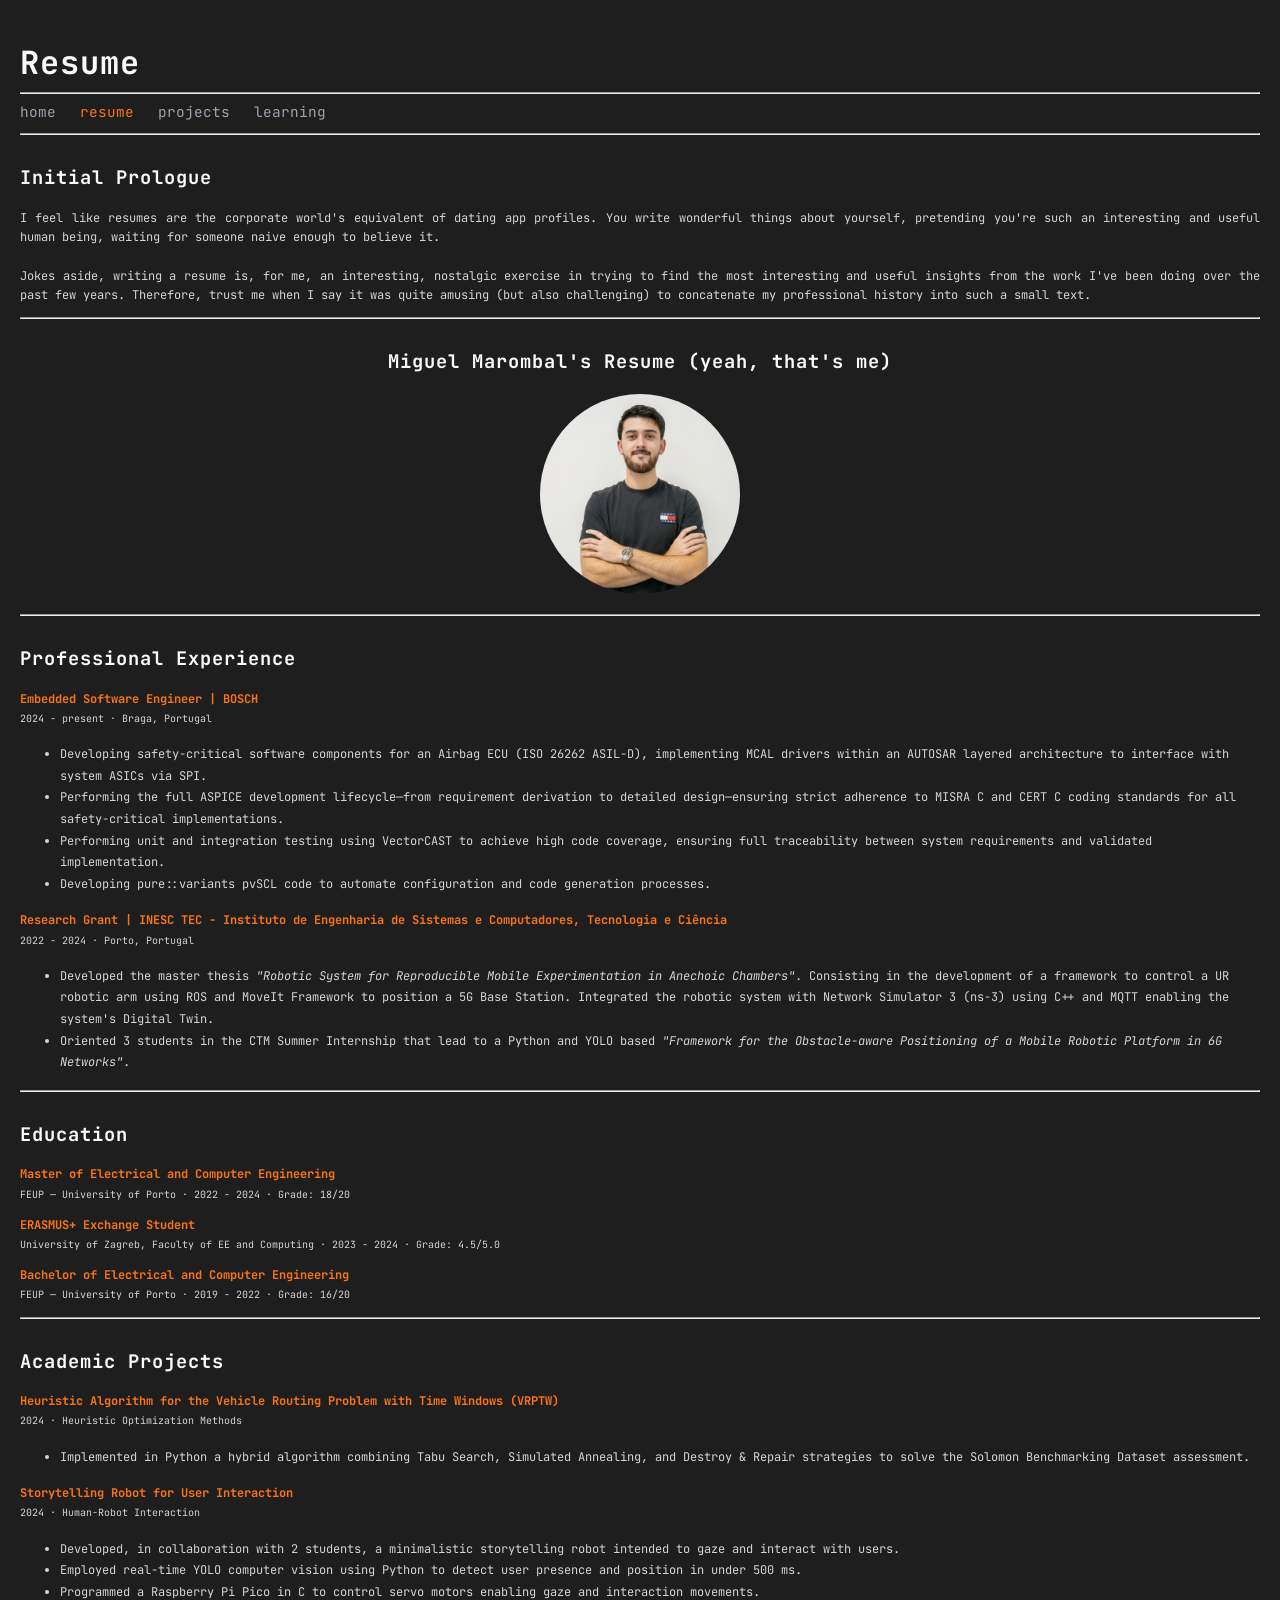
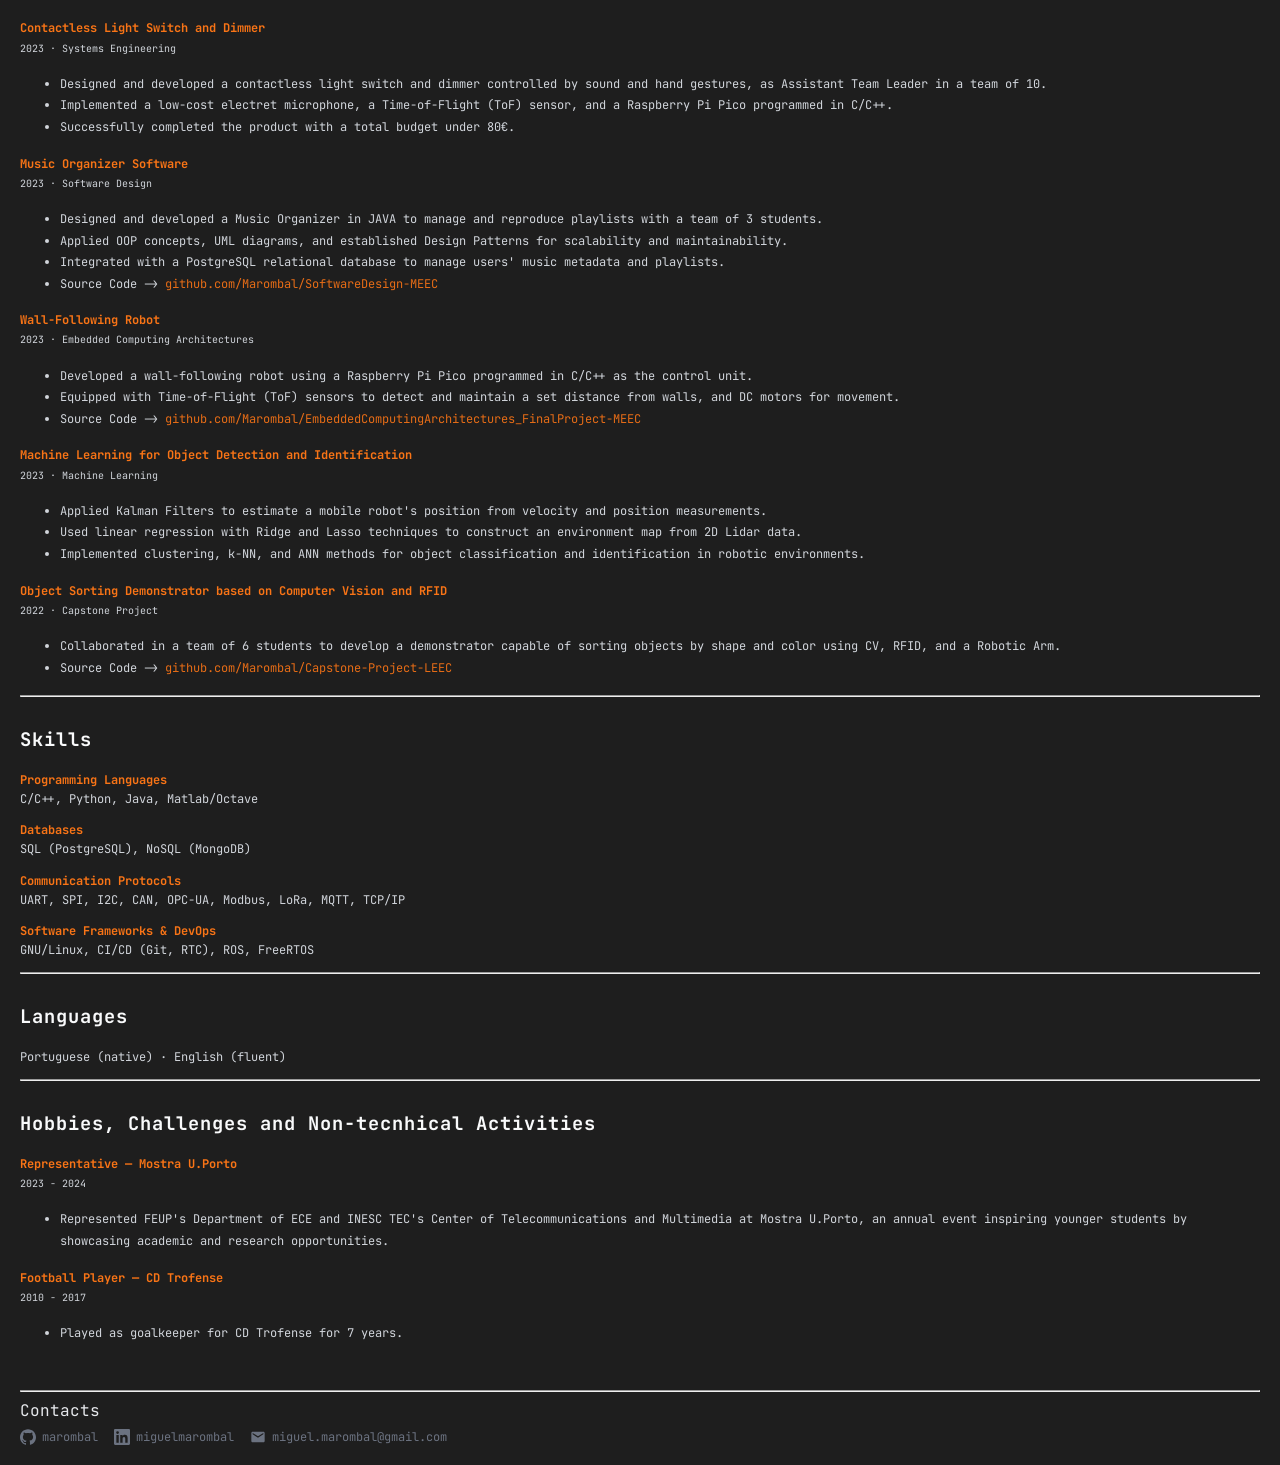
==== resume.html @ 2c177bec "First step on my portfolio website" ====
<!DOCTYPE html>
<html>
    <head>
        <meta charset="UTF-8">
        <meta name="viewport" content="width=device-width, initial-scale=1.0">
        <meta http-equiv="X-UA-Compatible" content="IE=edge">
        <meta name="description" content="This is my portfolio website :D">
        <meta name="author" content="Miguel Marombal">
        <meta name="theme-color" content="#1e1e1e">
        <title>Miguel Marombal — Resume</title>

        <link href="https://fonts.googleapis.com/css2?family=JetBrains+Mono&family=Space+Mono&display=swap" rel="stylesheet">
        <link rel="stylesheet" href="styles.css">
        <link rel="icon" type="image/png" href="images/favicon.png">
    </head>
    <body>
        <header>
            <h1>Resume</h1>
            <hr>
            <nav>
                <a href="index.html">home</a>
                <a href="resume.html" class="active">resume</a>
                <a href="projects.html">projects</a>
                <a href="learning.html">learning</a>
            </nav>
            <hr>
        </header>

        <main>
            <h3>Initial Prologue</h3>
            <p>
                I feel like resumes are the corporate world's equivalent of dating app profiles. 
                You write wonderful things about yourself, pretending you're such an interesting and useful human being, 
                waiting for someone naive enough to believe it.<br><br>
                Jokes aside, writing a resume is, for me, an interesting, nostalgic exercise in trying to find the most 
                interesting and useful insights from the work I've been doing over the past few years. 
                Therefore, trust me when I say it was quite amusing (but also challenging) to concatenate 
                my professional history into such a small text.
            </p>
            <hr>
            <h3 class="center-text">Miguel Marombal's Resume (yeah, that's me)</h3>
            
            <img src="images/MiguelMarombal.png"
                alt="This shall be an image of me"
            height="200">

            <!-- WORK HERE -->
            <hr>

            <h3>Professional Experience</h3>

            <p><strong class="highlight">Embedded Software Engineer | BOSCH</strong><br>
            <small>2024 - present · Braga, Portugal</small></p>
            <ul>
                <li>
                    Developing safety-critical software components for an Airbag ECU (ISO 26262 ASIL-D), 
                    implementing MCAL drivers within an AUTOSAR layered architecture to interface with system ASICs via SPI.
                </li>
                <li>
                    Performing the full ASPICE development lifecycle—from requirement derivation to 
                    detailed design—ensuring strict adherence to MISRA C and CERT C coding standards for all safety-critical implementations.
                </li>
                <li>
                    Performing unit and integration testing using VectorCAST to achieve high code coverage, 
                    ensuring full traceability between system requirements and validated implementation.
                </li>
                <li>
                    Developing pure::variants pvSCL code to automate configuration and code generation processes.
                </li>
            </ul>

            <p><strong class="highlight">Research Grant | INESC TEC - Instituto de Engenharia de Sistemas e Computadores, Tecnologia e Ciência</strong><br>
            <small>2022 - 2024 · Porto, Portugal</small></p>
            <ul>
                <li>
                    Developed the master thesis <em>"Robotic System for Reproducible Mobile Experimentation in Anechoic Chambers"</em>.
                    Consisting in the development of a framework to control a UR robotic arm using ROS and MoveIt Framework to position a 5G Base Station.
                    Integrated the robotic system with Network Simulator 3 (ns-3) using C++ and MQTT enabling the system's Digital Twin.
                </li>
                <li>
                    Oriented 3 students in the CTM Summer Internship that lead to a Python and YOLO based <em>"Framework for the Obstacle-aware Positioning 
                    of a Mobile Robotic Platform in 6G Networks"</em>.
                </li>
            </ul>

            <hr>

            <h3>Education</h3>

            <p><strong class="highlight">Master of Electrical and Computer Engineering</strong><br>
            <small>FEUP — University of Porto · 2022 - 2024 · Grade: 18/20</small></p>

            <p><strong class="highlight">ERASMUS+ Exchange Student</strong><br>
            <small>University of Zagreb, Faculty of EE and Computing · 2023 - 2024 · Grade: 4.5/5.0</small></p>

            <p><strong class="highlight">Bachelor of Electrical and Computer Engineering</strong><br>
            <small>FEUP — University of Porto · 2019 - 2022 · Grade: 16/20</small></p>

            <hr>

            <h3>Academic Projects</h3>

            <p><strong class="highlight">Heuristic Algorithm for the Vehicle Routing Problem with Time Windows (VRPTW)</strong><br>
            <small>2024 · Heuristic Optimization Methods</small></p>
            <ul>
                <li>Implemented in Python a hybrid algorithm combining Tabu Search, Simulated Annealing, and Destroy & Repair strategies to solve
                the Solomon Benchmarking Dataset assessment.</li>
            </ul>

            <p><strong class="highlight">Storytelling Robot for User Interaction</strong><br>
            <small>2024 · Human-Robot Interaction</small></p>
            <ul>
                <li>Developed, in collaboration with 2 students, a minimalistic storytelling robot intended to gaze and interact with users.</li>
                <li>Employed real-time YOLO computer vision using Python to detect user presence and position in under 500 ms.</li>
                <li>Programmed a Raspberry Pi Pico in C to control servo motors enabling gaze and interaction movements.</li>
            </ul>

            <p><strong class="highlight">Contactless Light Switch and Dimmer</strong><br>
            <small>2023 · Systems Engineering</small></p>
            <ul>
                <li>Designed and developed a contactless light switch and dimmer controlled by sound and hand gestures, as Assistant Team Leader in a team of 10.</li>
                <li>Implemented a low-cost electret microphone, a Time-of-Flight (ToF) sensor, and a Raspberry Pi Pico programmed in C/C++.</li>
                <li>Successfully completed the product with a total budget under 80€.</li>
            </ul>

            <p><strong class="highlight">Music Organizer Software</strong><br>
            <small>2023 · Software Design</small></p>
            <ul>
                <li>Designed and developed a Music Organizer in JAVA to manage and reproduce playlists with a team of 3 students.</li>
                <li>Applied OOP concepts, UML diagrams, and established Design Patterns for scalability and maintainability.</li>
                <li>Integrated with a PostgreSQL relational database to manage users' music metadata and playlists.</li>
                <li>Source Code -> <a href="https://github.com/Marombal/SoftwareDesign-MEEC">github.com/Marombal/SoftwareDesign-MEEC</a></li>
            </ul>

            <p><strong class="highlight">Wall-Following Robot</strong><br>
            <small>2023 · Embedded Computing Architectures</small></p>
            <ul>
                <li>Developed a wall-following robot using a Raspberry Pi Pico programmed in C/C++ as the control unit.</li>
                <li>Equipped with Time-of-Flight (ToF) sensors to detect and maintain a set distance from walls, and DC motors for movement.</li>
                <li>Source Code -> <a href="https://github.com/Marombal/EmbeddedComputingArchitectures_FinalProject-MEEC">github.com/Marombal/EmbeddedComputingArchitectures_FinalProject-MEEC</a></li>
            </ul>

            <p><strong class="highlight">Machine Learning for Object Detection and Identification</strong><br>
            <small>2023 · Machine Learning</small></p>
            <ul>
                <li>Applied Kalman Filters to estimate a mobile robot's position from velocity and position measurements.</li>
                <li>Used linear regression with Ridge and Lasso techniques to construct an environment map from 2D Lidar data.</li>
                <li>Implemented clustering, k-NN, and ANN methods for object classification and identification in robotic environments.</li>
            </ul>

            <p><strong class="highlight">Object Sorting Demonstrator based on Computer Vision and RFID</strong><br>
            <small>2022 · Capstone Project</small></p>
            <ul>
                <li>Collaborated in a team of 6 students to develop a demonstrator capable of sorting objects by 
                    shape and color using CV, RFID, and a Robotic Arm.
                </li>
                <li>Source Code -> <a href="https://github.com/Marombal/Capstone-Project-LEEC">github.com/Marombal/Capstone-Project-LEEC</a></li>
            </ul>

            <hr>

            <h3>Skills</h3>

            <p><strong class="highlight">Programming Languages</strong><br>
            C/C++, Python, Java, Matlab/Octave</p>

            <p><strong class="highlight">Databases</strong><br>
            SQL (PostgreSQL), NoSQL (MongoDB)</p>

            <p><strong class="highlight">Communication Protocols</strong><br>
            UART, SPI, I2C, CAN, OPC-UA, Modbus, LoRa, MQTT, TCP/IP</p>

            <p><strong class="highlight">Software Frameworks & DevOps</strong><br>
            GNU/Linux, CI/CD (Git, RTC), ROS, FreeRTOS</p>

            <hr>

            <h3>Languages</h3>

            <p>Portuguese (native) · English (fluent)</p>

            <hr>

            <h3>Hobbies, Challenges and Non-tecnhical Activities</h3>

            <p><strong class="highlight">Representative — Mostra U.Porto</strong><br>
            <small>2023 - 2024</small></p>
            <ul>
                <li>Represented FEUP's Department of ECE and INESC TEC's Center of Telecommunications and Multimedia at Mostra U.Porto, an annual event inspiring younger students by showcasing academic and research opportunities.</li>
            </ul>

            <p><strong class="highlight">Football Player — CD Trofense</strong><br>
            <small>2010 - 2017</small></p>
            <ul>
                <li>Played as goalkeeper for CD Trofense for 7 years.</li>
            </ul>
        </main>

        <footer>
            <br>
            <hr>
            Contacts<br>
            <div class="contact-links">
                <a href="https://github.com/marombal" target="_blank" rel="noopener noreferrer">
                    <svg viewBox="0 0 24 24" xmlns="http://www.w3.org/2000/svg">
                        <path d="M12 .297c-6.63 0-12 5.373-12 12 0 5.303 3.438 9.8 8.205 11.385.6.113.82-.258.82-.577 0-.285-.01-1.04-.015-2.04-3.338.724-4.042-1.61-4.042-1.61C4.422 18.07 3.633 17.7 3.633 17.7c-1.087-.744.084-.729.084-.729 1.205.084 1.838 1.236 1.838 1.236 1.07 1.835 2.809 1.305 3.495.998.108-.776.417-1.305.76-1.605-2.665-.3-5.466-1.332-5.466-5.93 0-1.31.465-2.38 1.235-3.22-.135-.303-.54-1.523.105-3.176 0 0 1.005-.322 3.3 1.23.96-.267 1.98-.399 3-.405 1.02.006 2.04.138 3 .405 2.28-1.552 3.285-1.23 3.285-1.23.645 1.653.24 2.873.12 3.176.765.84 1.23 1.91 1.23 3.22 0 4.61-2.805 5.625-5.475 5.92.42.36.81 1.096.81 2.22 0 1.606-.015 2.896-.015 3.286 0 .315.21.69.825.57C20.565 22.092 24 17.592 24 12.297c0-6.627-5.373-12-12-12"/>
                    </svg>
                    marombal
                </a>
                <a href="https://www.linkedin.com/in/miguelmarombal/" target="_blank" rel="noopener noreferrer">
                    <svg viewBox="0 0 24 24" xmlns="http://www.w3.org/2000/svg">
                        <path d="M20.447 20.452h-3.554v-5.569c0-1.328-.027-3.037-1.852-3.037-1.853 0-2.136 1.445-2.136 2.939v5.667H9.351V9h3.414v1.561h.046c.477-.9 1.637-1.85 3.37-1.85 3.601 0 4.267 2.37 4.267 5.455v6.286zM5.337 7.433a2.062 2.062 0 0 1-2.063-2.065 2.064 2.064 0 1 1 2.063 2.065zm1.782 13.019H3.555V9h3.564v11.452zM22.225 0H1.771C.792 0 0 .774 0 1.729v20.542C0 23.227.792 24 1.771 24h20.451C23.2 24 24 23.227 24 22.271V1.729C24 .774 23.2 0 22.222 0h.003z"/>
                    </svg>
                    miguelmarombal
                </a>
                <a href="mailto:miguel.marombal@gmail.com" target="_blank" rel="noopener noreferrer">
                    <svg viewBox="0 0 24 24" xmlns="http://www.w3.org/2000/svg">
                        <path d="M20 4H4c-1.1 0-2 .9-2 2v12c0 1.1.9 2 2 2h16c1.1 0 2-.9 2-2V6c0-1.1-.9-2-2-2zm0 4-8 5-8-5V6l8 5 8-5v2z"/>
                    </svg>
                    miguel.marombal@gmail.com
                </a>
            </div>
        </footer>
    </body>
</html>
---- styles.css ----
/* Global layout */
body {
    background-color: #1e1e1e;
    color: #e5e7eb;
    font-family: 'JetBrains Mono', monospace;
    margin: 0;
    padding: 20px;
}

::selection {
    background-color: #f974161c;
    color: #ff8c42;
}

/* Headings (arcade/dev vibe) */
h1, h2, h3, h4, h5 {
    font-family: 'JetBrains Mono', monospace;
    color: #f9fafb;
    letter-spacing: 1px;
}

/* Paragraphs */
p {
    text-align: justify;
    font-size: 0.75rem;
    color: #d1d5db;
    line-height: 1.6;
}

/* Nav */
nav {
    display: flex;
    gap: 24px;
    margin: 8px 0 12px;
}

nav a {
    font-size: 0.9rem;
    color: #9ca3af;
}

nav a.active {
    color: #f97416;
}

nav a:hover {
    color: #ff8c42;
}

/* Links */
a {
    color: #f97416e9;
    text-decoration: none;
    position: relative;
    transition: all 0.25s ease;
}

a::after {
    content: "";
    position: absolute;
    left: 0;
    bottom: -2px;
    width: 0%;
    height: 2px;
    background-color: #f97416;
    transition: width 0.3s ease;
}

a:hover {
    color: #ff8c42;
    text-shadow: 0 0 1px rgba(249, 116, 22, 0.6);
}

a:hover::after {
    width: 100%;
}

/*a:visited {
    color: #f97416aa;
}*/

a:active {
    color: #f9741690;
}

/* Code-like blocks */
pre, code {
    background-color: #2a2a2a;
    padding: 2px 6px;
    border: 1px solid #3a3a3a;
    border-radius: 4px;
    font-family: 'JetBrains Mono', monospace;
    font-size: 0.85rem;
}

pre {
    padding: 12px;
    border-radius: 8px;
    overflow-x: auto;
}

/* Images */
img {
    width: 200px;
    height: 200px;
    object-fit: cover; /* prevents stretching */
    border-radius: 50%;
    display: block;
    margin: 20px auto;
}

/* Optional: subtle section spacing */
h1 {
    margin-bottom: 4px;
}

h2, h3 {
    margin-top: 30px;
}

/* Lists */
ul {
    color: #d1d5db;
    line-height: 1.8;
}

li {
    font-size: 0.75rem;
}

/* Exceptions' formatation */
.center-text {
    text-align: center;
}

.highlight {
    color: #f97416;
    /*color: #f86903;*/
}

/* Contacts Style */
.contact-links {
    display: flex;
    gap: 16px;
    margin-top: 8px;
}
.contact-links a {
    display: flex;
    align-items: center;
    gap: 6px;
    font-size: 0.75rem;
    color: #6b7280;
}
.contact-links a:hover {
    color: #f97416;
}
.contact-links a::after {
    display: none; /* suppress the underline animation */
}
.contact-links svg {
    width: 16px;
    height: 16px;
    fill: currentColor;
    flex-shrink: 0;
    display: inline;
}
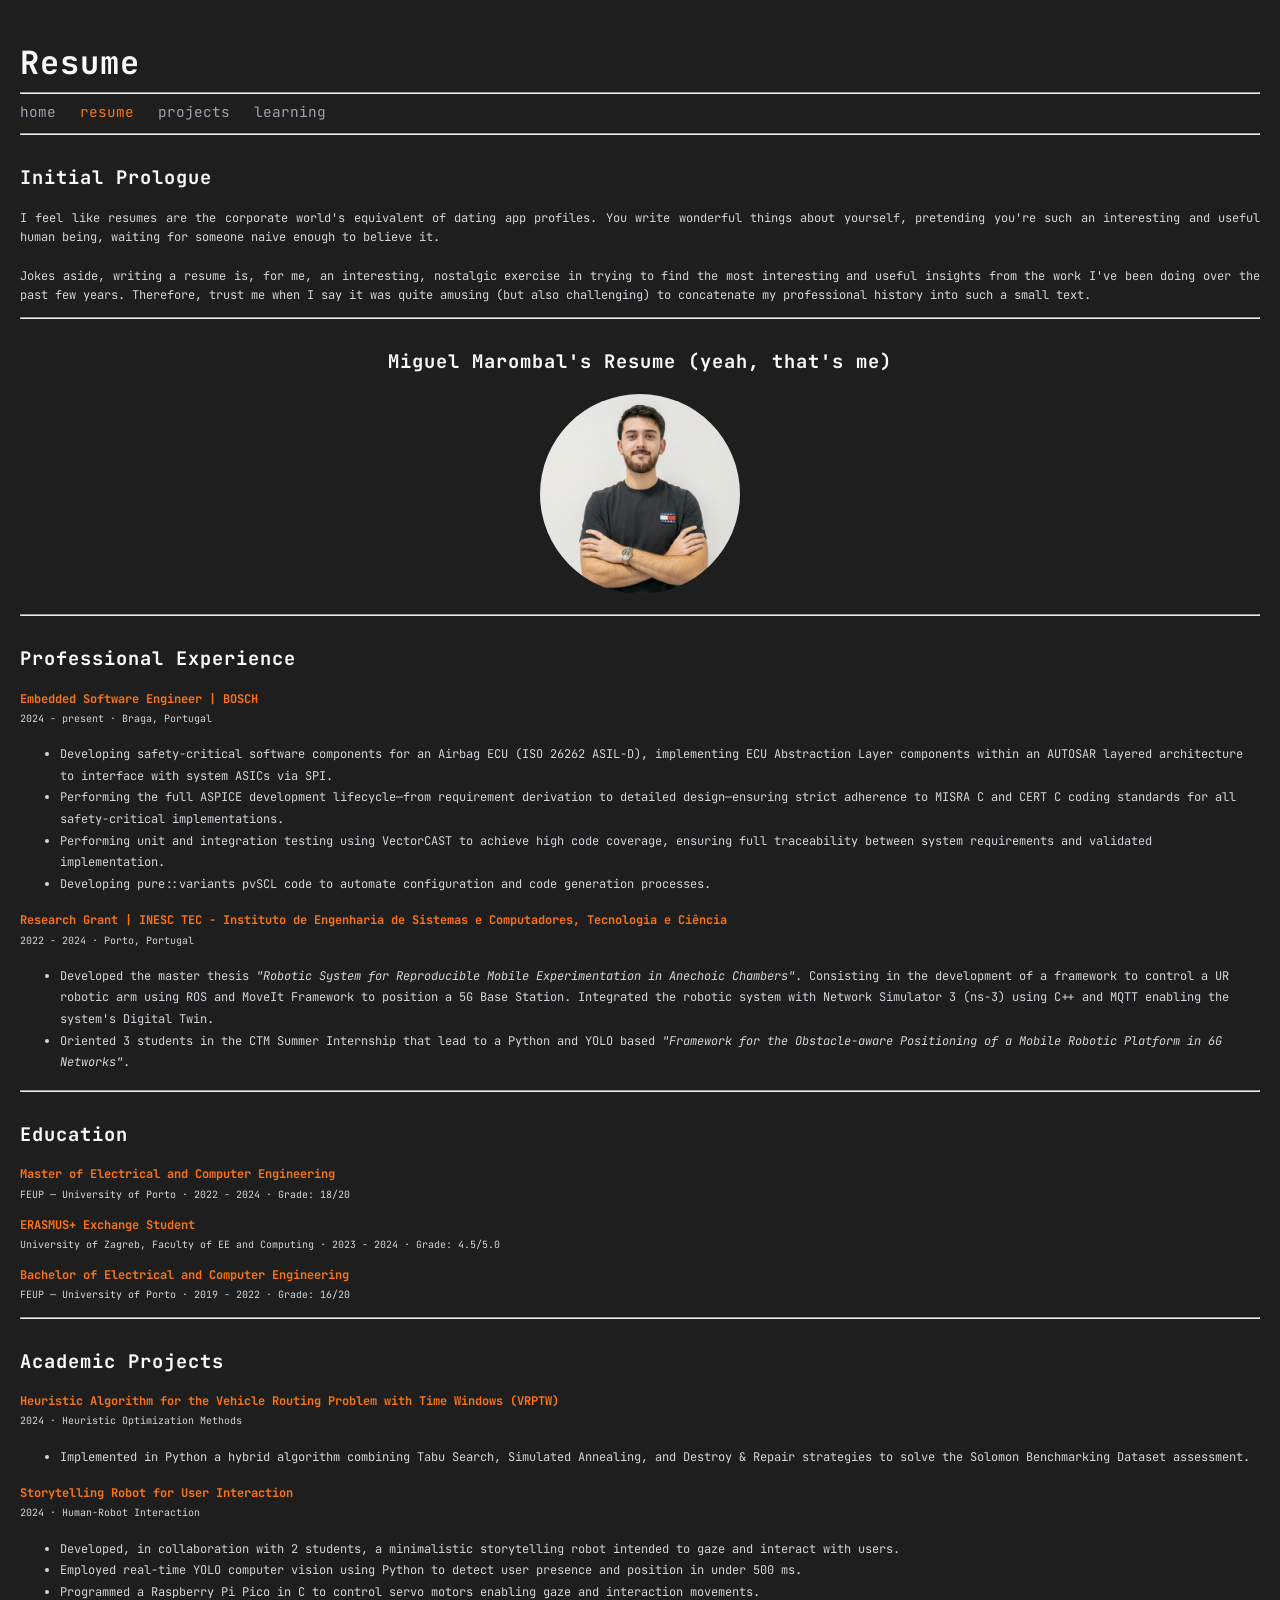
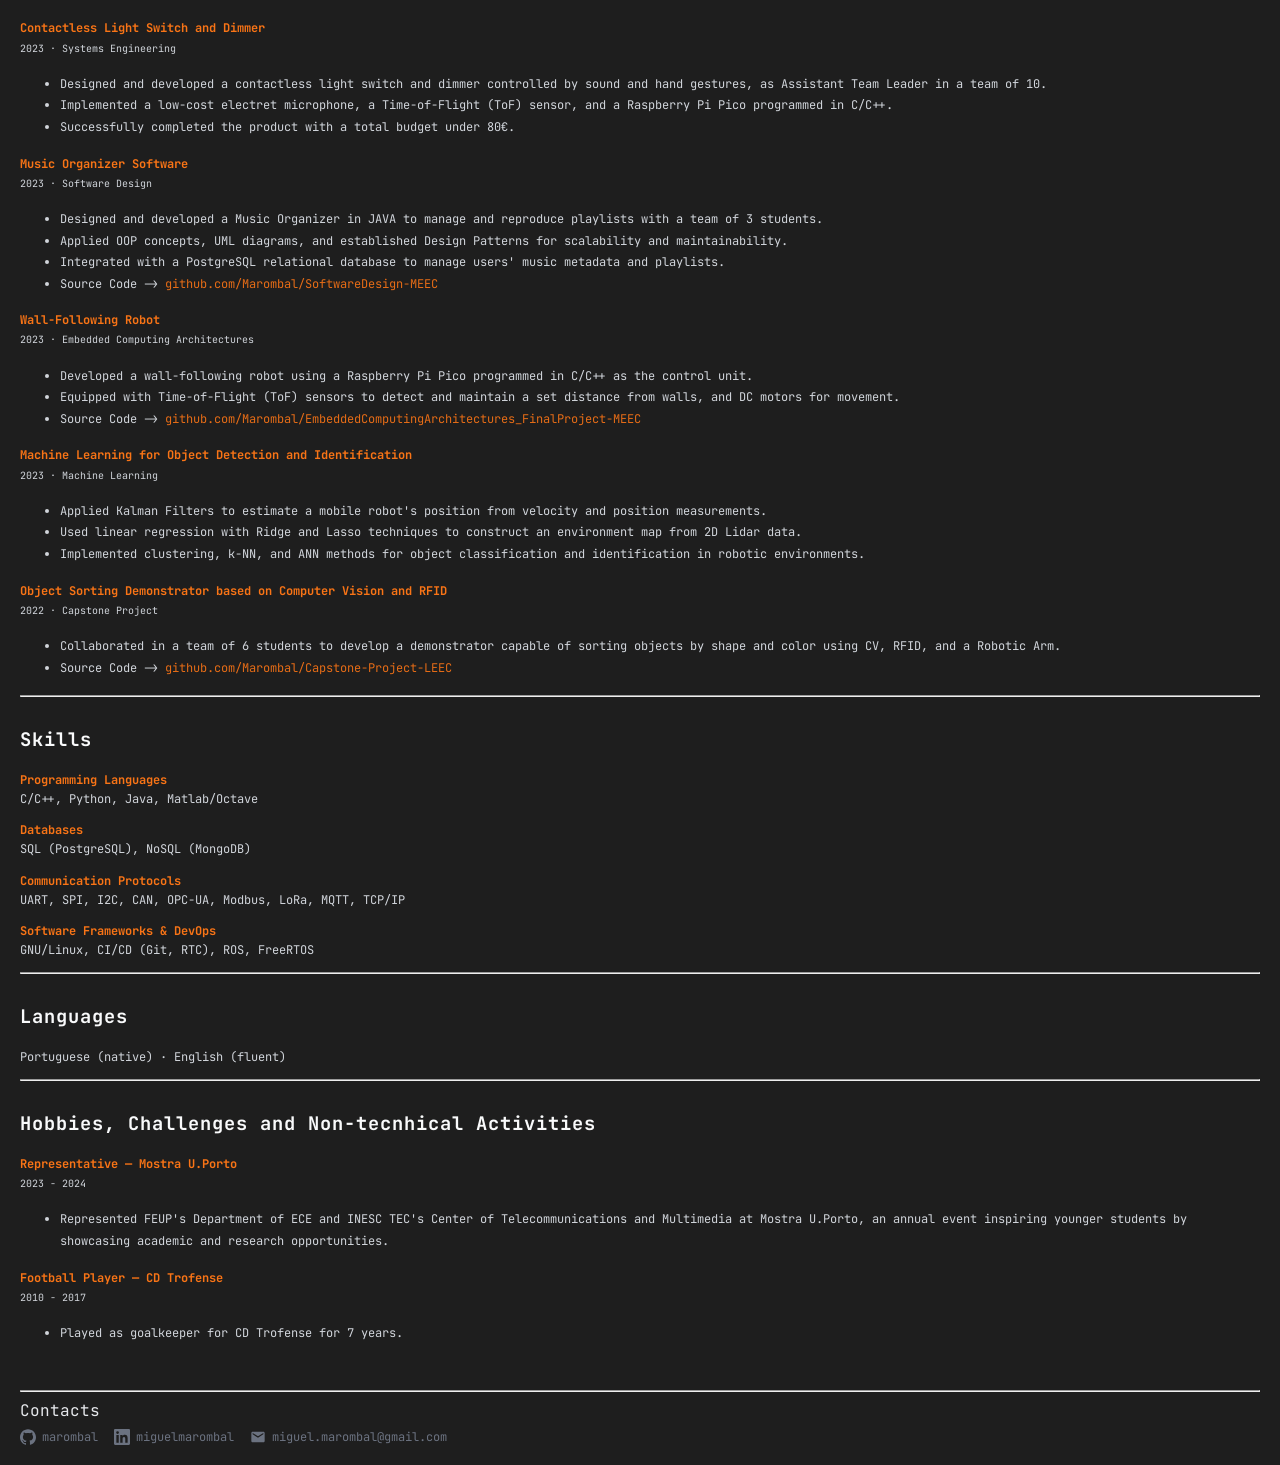
==== commit 2b7ae716: "Typo on layer" ====
--- a/resume.html
+++ b/resume.html
@@ -54,7 +54,7 @@
             <ul>
                 <li>
                     Developing safety-critical software components for an Airbag ECU (ISO 26262 ASIL-D), 
-                    implementing MCAL drivers within an AUTOSAR layered architecture to interface with system ASICs via SPI.
+                    implementing ECU Abstraction Layer components within an AUTOSAR layered architecture to interface with system ASICs via SPI.
                 </li>
                 <li>
                     Performing the full ASPICE development lifecycle—from requirement derivation to 
